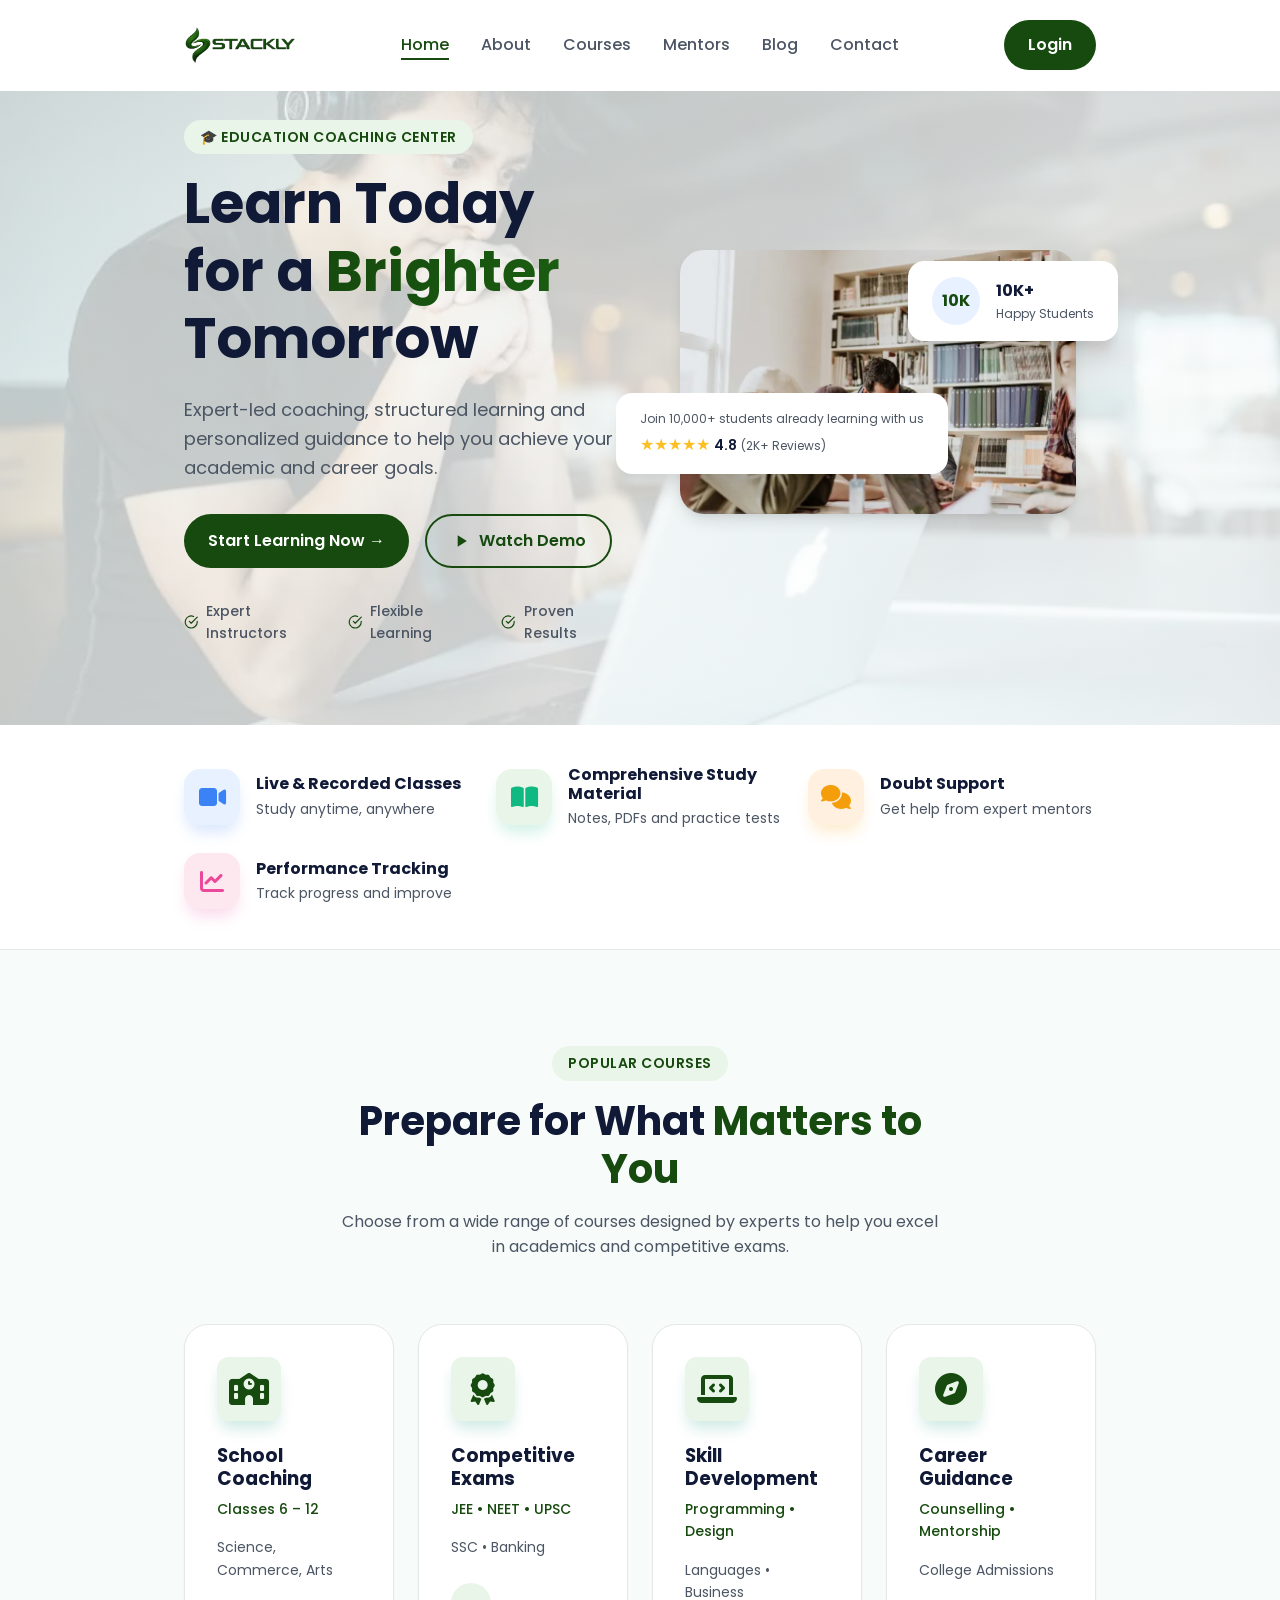
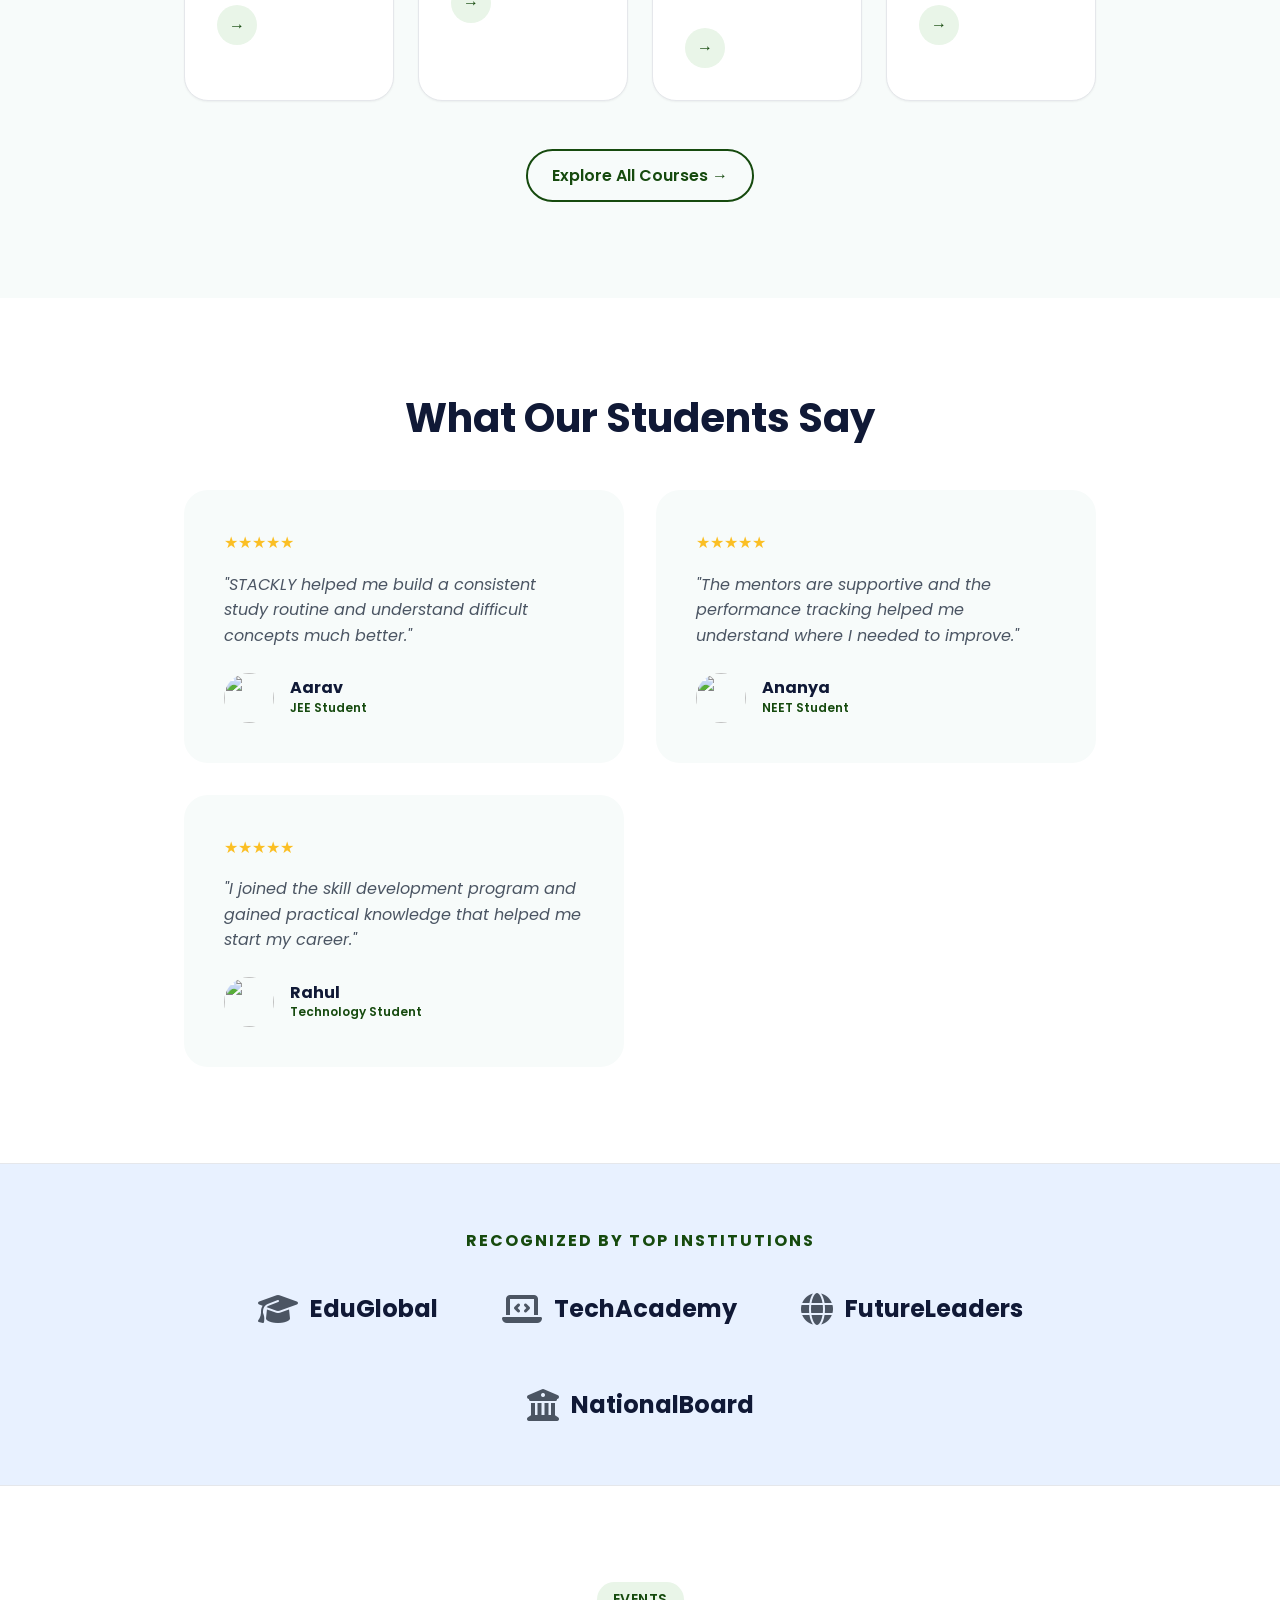
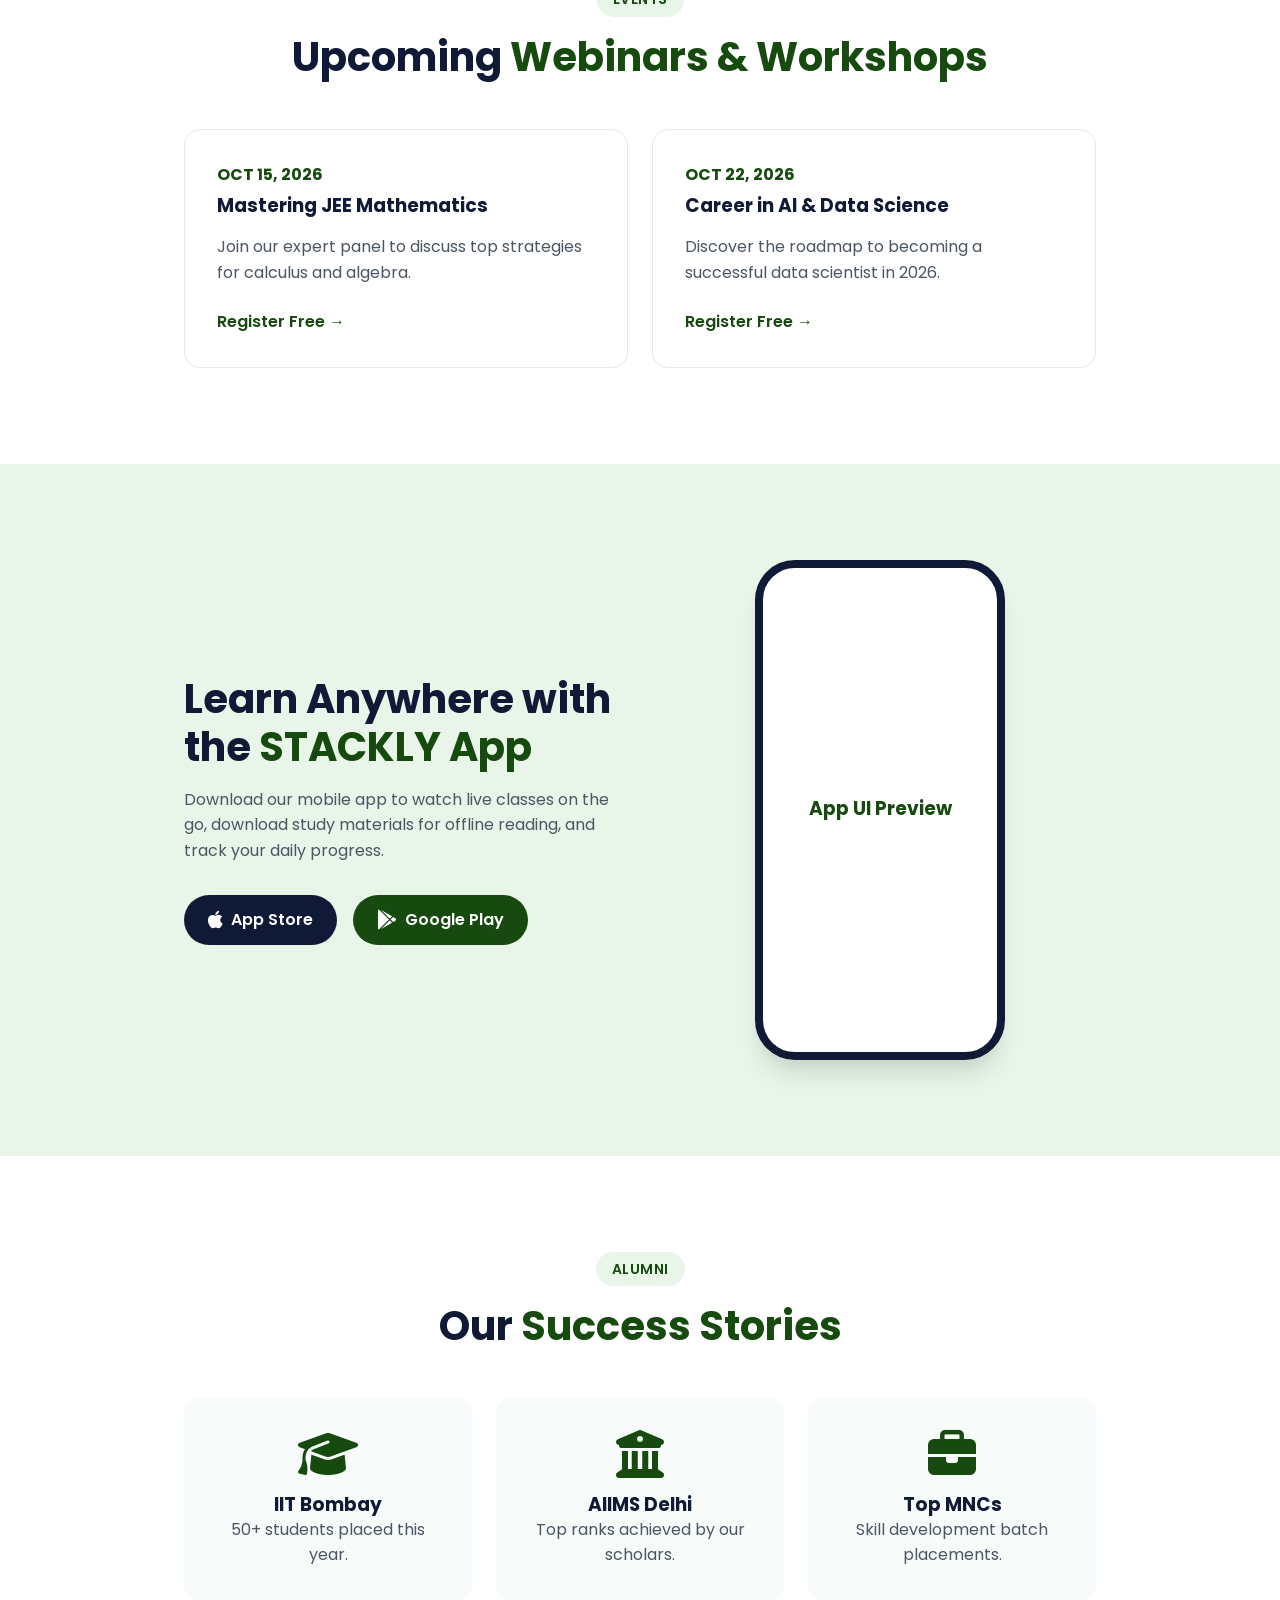
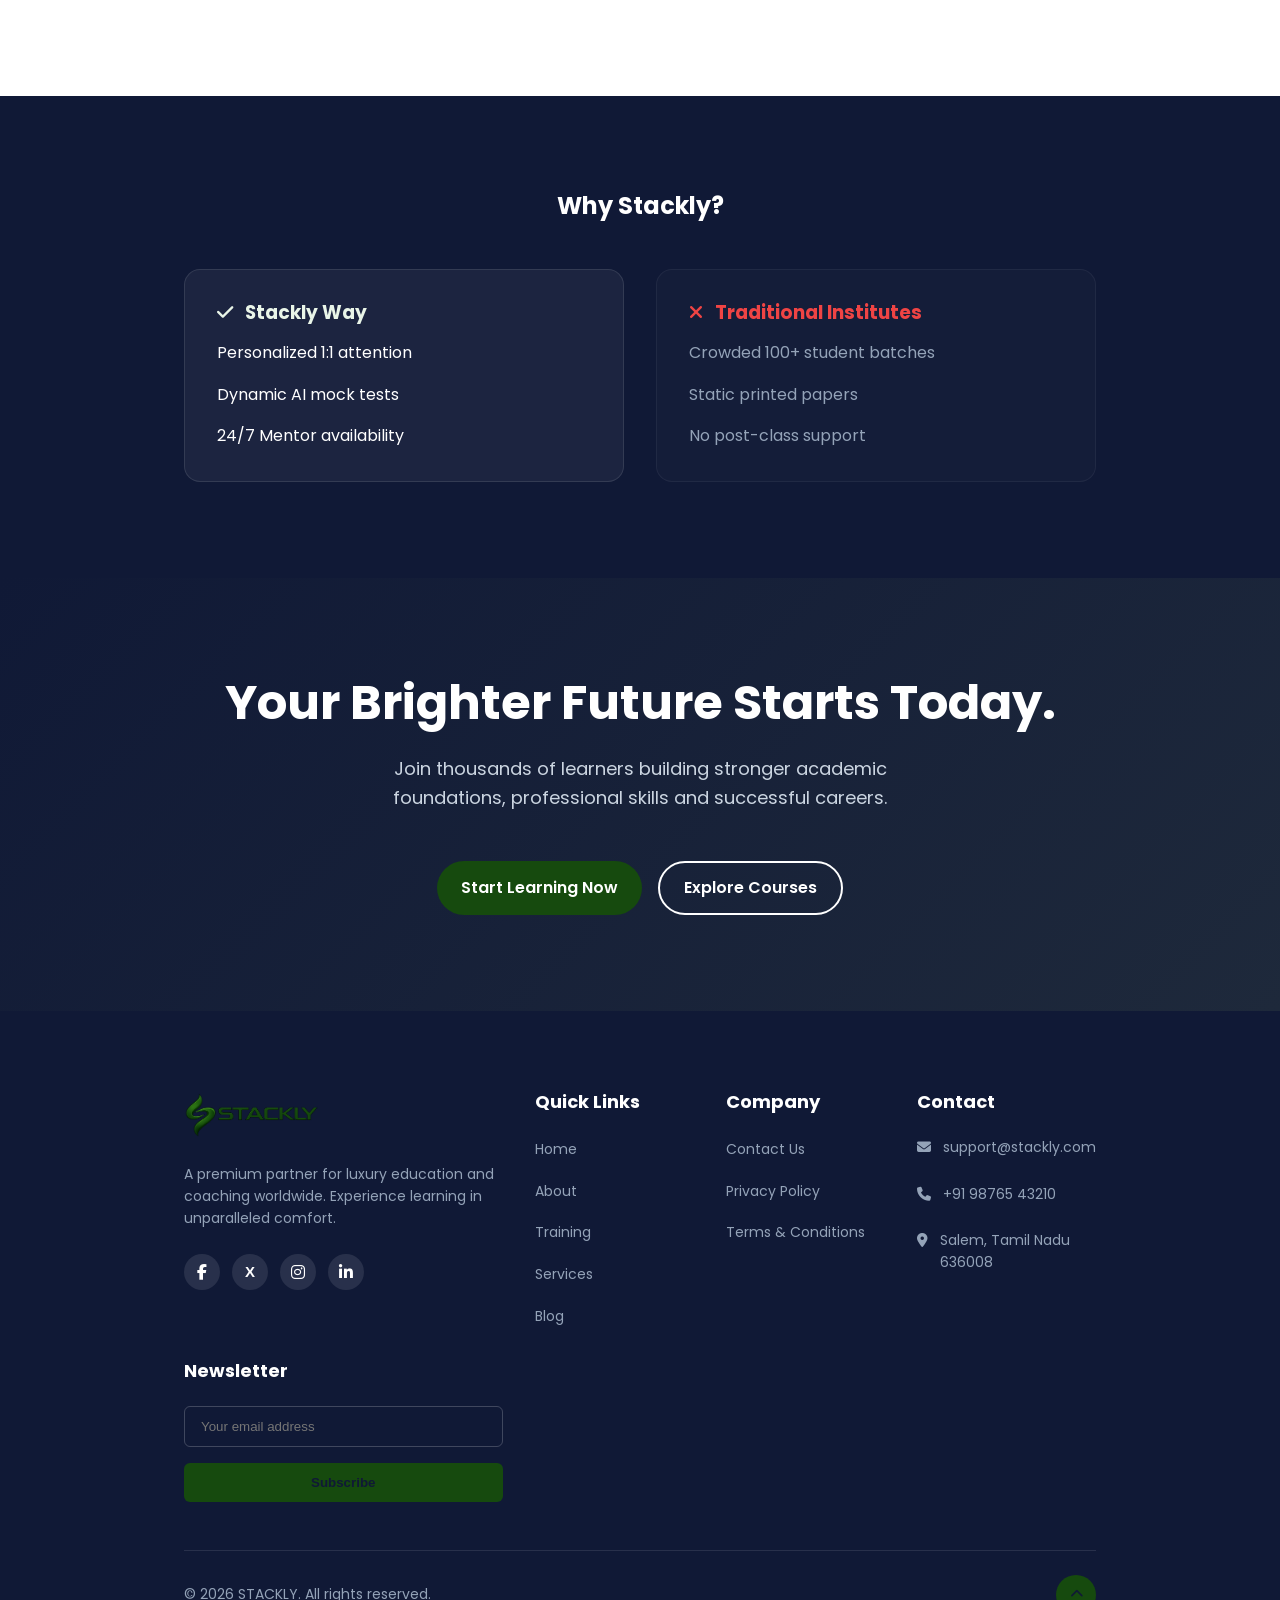
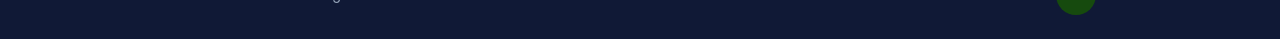
==== index.html @ 5613da62 "Add files via upload" ====
<!DOCTYPE html>
<html lang="en">
<head>
    <meta charset="UTF-8">
    <meta name="viewport" content="width=device-width, initial-scale=1.0">
    <title>Home | STACKLY</title>
    <link rel="stylesheet" href="css/style.css">
    <link rel="stylesheet" href="css/responsive.css">
    <link rel="stylesheet" href="css/animations.css">
    <link rel="stylesheet" href="https://cdnjs.cloudflare.com/ajax/libs/font-awesome/6.4.0/css/all.min.css">
</head>
<body>
    <div id="preloader">
        <div class="preloader-brand" style="margin-bottom: 16px;"><img src="assets/logo.webp" alt="STACKLY Logo" style="height: 80px; width: auto; object-fit: contain;"></div>
        <div class="preloader-text">Learn • Grow • Achieve</div>
    </div>
    <nav class="navbar">
        <div class="container navbar-container">
            <a href="index.html" class="nav-brand" style="display: flex; align-items: center;"><img src="assets/logo.webp" alt="STACKLY Logo" style="height: 40px; width: auto; object-fit: contain;"></a>
            <div class="nav-menu">
                <ul class="nav-links">
                    <li><a href="index.html" class="nav-link active">Home</a></li>
                    <li><a href="about.html" class="nav-link">About</a></li>
                    <li><a href="courses.html" class="nav-link">Courses</a></li>
                    <li><a href="mentors.html" class="nav-link">Mentors</a></li>
                    <li><a href="blog.html" class="nav-link">Blog</a></li>
                    <li><a href="contact.html" class="nav-link">Contact</a></li>
                </ul>
                <div class="nav-actions">
                    <a href="login.html" class="btn btn-primary">Login</a>
                </div>
            </div>
            <button class="hamburger">
                <span class="hamburger-line"></span>
                <span class="hamburger-line"></span>
                <span class="hamburger-line"></span>
            </button>
        </div>
    </nav>
<div class="menu-overlay" id="menuOverlay"></div>

    <!-- HERO SECTION -->
    <header class="hero" style="padding-top: 120px; padding-bottom: 80px; background: linear-gradient(135deg, rgba(247, 251, 250, 0.75) 0%, rgba(255, 255, 255, 0.85) 100%), url('assets/education-hero-2.webp') center/cover no-repeat; overflow: hidden;">
        <div class="container hero-grid" style="display: grid; grid-template-columns: 1fr 1fr; gap: 40px; align-items: center;">
            <div class="hero-content animate-on-scroll">
                <div class="badge">🎓 Education Coaching Center</div>
                <h1 style="font-size: 3.5rem; margin-bottom: 24px;">Learn Today<br>for a <span style="background: linear-gradient(90deg, var(--primary), var(--secondary)); -webkit-background-clip: text; background-clip: text; -webkit-text-fill-color: transparent;">Brighter</span><br>Tomorrow</h1>
                <p style="font-size: 1.125rem; margin-bottom: 32px; color: var(--text-gray);">Expert-led coaching, structured learning and personalized guidance to help you achieve your academic and career goals.</p>
                <div class="hero-cta" style="display: flex; gap: 16px; margin-bottom: 32px;">
                    <a href="courses.html" class="btn btn-primary">Start Learning Now &rarr;</a>
                    <a href="404.html" class="btn btn-outline"><svg style="width:20px; height:20px; margin-right:8px;" viewBox="0 0 24 24" fill="currentColor"><path d="M8 5v14l11-7z"/></svg> Watch Demo</a>
                </div>
                <div class="hero-stats" style="display: flex; gap: 24px; font-weight: 500; font-size: 0.875rem;">
                    <span style="display: flex; align-items: center; gap: 8px;"><svg style="width:16px; height:16px; color:var(--primary);" viewBox="0 0 24 24" fill="none" stroke="currentColor" stroke-width="2" stroke-linecap="round" stroke-linejoin="round"><path d="M22 11.08V12a10 10 0 1 1-5.93-9.14"></path><polyline points="22 4 12 14.01 9 11.01"></polyline></svg> Expert Instructors</span>
                    <span style="display: flex; align-items: center; gap: 8px;"><svg style="width:16px; height:16px; color:var(--primary);" viewBox="0 0 24 24" fill="none" stroke="currentColor" stroke-width="2" stroke-linecap="round" stroke-linejoin="round"><path d="M22 11.08V12a10 10 0 1 1-5.93-9.14"></path><polyline points="22 4 12 14.01 9 11.01"></polyline></svg> Flexible Learning</span>
                    <span style="display: flex; align-items: center; gap: 8px;"><svg style="width:16px; height:16px; color:var(--primary);" viewBox="0 0 24 24" fill="none" stroke="currentColor" stroke-width="2" stroke-linecap="round" stroke-linejoin="round"><path d="M22 11.08V12a10 10 0 1 1-5.93-9.14"></path><polyline points="22 4 12 14.01 9 11.01"></polyline></svg> Proven Results</span>
                </div>
            </div>
            <div class="hero-visual" style="position: relative; padding: 20px;">
                <img src="assets/education-hero.webp" alt="Student Learning" style="border-radius: var(--radius-xl); box-shadow: var(--shadow-lg); width: 100%;">
                
                <div class="floating-card float" style="position: absolute; top: 10%; right: -5%; background: var(--white); padding: 16px 24px; border-radius: var(--radius-lg); box-shadow: var(--shadow-float); display: flex; align-items: center; gap: 16px;">
                    <div style="width:48px; height:48px; background:var(--soft-blue); border-radius:50%; display:flex; align-items:center; justify-content:center; color:var(--primary); font-weight:bold;">10K</div>
                    <div>
                        <div style="font-weight:700; color:var(--dark);">10K+</div>
                        <div style="font-size:0.75rem;">Happy Students</div>
                    </div>
                </div>
                
                <div class="floating-card float-delayed" style="position: absolute; bottom: 20%; left: -10%; background: var(--white); padding: 16px 24px; border-radius: var(--radius-lg); box-shadow: var(--shadow-float);">
                    <div style="font-size: 0.75rem; color: var(--text-gray); margin-bottom: 4px;">Join 10,000+ students already learning with us</div>
                    <div style="color: #fbbf24;">★★★★★ <span style="color: var(--dark); font-weight: 600; font-size: 0.875rem;">4.8</span> <span style="font-size: 0.75rem; color: var(--text-gray);">(2K+ Reviews)</span></div>
                </div>
            </div>
        </div>
    </header>

    <!-- BENEFITS STRIP -->
    <section class="benefits py-8" style="background-color: var(--white); border-bottom: 1px solid var(--border-color); padding: 40px 0;">
        <div class="container" style="display: grid; grid-template-columns: repeat(auto-fit, minmax(250px, 1fr)); gap: 24px;">
            <div style="display: flex; gap: 16px; align-items: center;" class="animate-on-scroll card-3d">
                <div class="icon-float-3d" style="width: 56px; height: 56px; background: var(--soft-blue); border-radius: var(--radius-lg); flex-shrink: 0; display: flex; align-items: center; justify-content: center; box-shadow: 0 10px 15px -3px rgba(59, 130, 246, 0.2);"><i class="fa-solid fa-video" style="font-size: 24px; color: #3b82f6;"></i></div>
                <div>
                    <h4 style="font-size: 1rem; margin-bottom: 4px;">Live & Recorded Classes</h4>
                    <p style="font-size: 0.875rem; margin: 0;">Study anytime, anywhere</p>
                </div>
            </div>
            <div style="display: flex; gap: 16px; align-items: center;" class="animate-on-scroll delay-100 card-3d">
                <div class="icon-float-3d" style="animation-delay: 0.5s; width: 56px; height: 56px; background: var(--soft-green); border-radius: var(--radius-lg); flex-shrink: 0; display: flex; align-items: center; justify-content: center; box-shadow: 0 10px 15px -3px rgba(16, 185, 129, 0.2);"><i class="fa-solid fa-book-open" style="font-size: 24px; color: #10b981;"></i></div>
                <div>
                    <h4 style="font-size: 1rem; margin-bottom: 4px;">Comprehensive Study Material</h4>
                    <p style="font-size: 0.875rem; margin: 0;">Notes, PDFs and practice tests</p>
                </div>
            </div>
            <div style="display: flex; gap: 16px; align-items: center;" class="animate-on-scroll delay-200 card-3d">
                <div class="icon-float-3d" style="animation-delay: 1s; width: 56px; height: 56px; background: var(--soft-orange); border-radius: var(--radius-lg); flex-shrink: 0; display: flex; align-items: center; justify-content: center; box-shadow: 0 10px 15px -3px rgba(245, 158, 11, 0.2);"><i class="fa-solid fa-comments" style="font-size: 24px; color: #f59e0b;"></i></div>
                <div>
                    <h4 style="font-size: 1rem; margin-bottom: 4px;">Doubt Support</h4>
                    <p style="font-size: 0.875rem; margin: 0;">Get help from expert mentors</p>
                </div>
            </div>
            <div style="display: flex; gap: 16px; align-items: center;" class="animate-on-scroll delay-300 card-3d">
                <div class="icon-float-3d" style="animation-delay: 1.5s; width: 56px; height: 56px; background: var(--soft-pink); border-radius: var(--radius-lg); flex-shrink: 0; display: flex; align-items: center; justify-content: center; box-shadow: 0 10px 15px -3px rgba(236, 72, 153, 0.2);"><i class="fa-solid fa-chart-line" style="font-size: 24px; color: #ec4899;"></i></div>
                <div>
                    <h4 style="font-size: 1rem; margin-bottom: 4px;">Performance Tracking</h4>
                    <p style="font-size: 0.875rem; margin: 0;">Track progress and improve</p>
                </div>
            </div>
        </div>
    </section>

    <!-- POPULAR COURSES -->
    <section class="py-24" style="background-color: var(--light-bg);">
        <div class="container">
            <div style="text-align: center; max-width: 600px; margin: 0 auto 64px;" class="animate-on-scroll card-3d">
                <div class="badge">POPULAR COURSES</div>
                <h2 style="font-size: 2.5rem; margin-bottom: 16px;">Prepare for What <span style="color: var(--primary);">Matters to You</span></h2>
                <p>Choose from a wide range of courses designed by experts to help you excel in academics and competitive exams.</p>
            </div>
            
            <div class="courses-grid" style="display: grid; grid-template-columns: repeat(4, 1fr); gap: 24px;">
                <!-- Card 1 -->
                <div style="background: var(--white); padding: 32px; border-radius: var(--radius-xl); box-shadow: var(--shadow-sm); transition: var(--transition); border: 1px solid var(--border-color);" class="animate-on-scroll card-3d">
                    <div class="icon-float-3d" style="width: 64px; height: 64px; margin-bottom: 24px; background: var(--soft-green); border-radius: 12px; display: flex; align-items: center; justify-content: center; box-shadow: 0 10px 15px -3px rgba(0, 143, 114, 0.2);"><i class="fa-solid fa-school" style="font-size: 32px; color: var(--primary);"></i></div>
                    <h3 style="margin-bottom: 8px;">School Coaching</h3>
                    <p style="font-size: 0.875rem; color: var(--primary); font-weight: 500; margin-bottom: 16px;">Classes 6 – 12</p>
                    <p style="font-size: 0.875rem; margin-bottom: 24px;">Science, Commerce, Arts</p>
                    <a href="courses.html" style="display: inline-flex; align-items: center; justify-content: center; width: 40px; height: 40px; background: var(--soft-green); color: var(--primary); border-radius: 50%;">&rarr;</a>
                </div>
                <!-- Card 2 -->
                <div style="background: var(--white); padding: 32px; border-radius: var(--radius-xl); box-shadow: var(--shadow-sm); transition: var(--transition); border: 1px solid var(--border-color);" class="animate-on-scroll delay-100 card-3d">
                    <div class="icon-float-3d" style="animation-delay: 0.5s; width: 64px; height: 64px; margin-bottom: 24px; background: var(--soft-green); border-radius: 12px; display: flex; align-items: center; justify-content: center; box-shadow: 0 10px 15px -3px rgba(0, 143, 114, 0.2);"><i class="fa-solid fa-award" style="font-size: 32px; color: var(--primary);"></i></div>
                    <h3 style="margin-bottom: 8px;">Competitive Exams</h3>
                    <p style="font-size: 0.875rem; color: var(--primary); font-weight: 500; margin-bottom: 16px;">JEE • NEET • UPSC</p>
                    <p style="font-size: 0.875rem; margin-bottom: 24px;">SSC • Banking</p>
                    <a href="courses.html" style="display: inline-flex; align-items: center; justify-content: center; width: 40px; height: 40px; background: var(--soft-green); color: var(--primary); border-radius: 50%;">&rarr;</a>
                </div>
                <!-- Card 3 -->
                <div style="background: var(--white); padding: 32px; border-radius: var(--radius-xl); box-shadow: var(--shadow-sm); transition: var(--transition); border: 1px solid var(--border-color);" class="animate-on-scroll delay-200 card-3d">
                    <div class="icon-float-3d" style="animation-delay: 1s; width: 64px; height: 64px; margin-bottom: 24px; background: var(--soft-green); border-radius: 12px; display: flex; align-items: center; justify-content: center; box-shadow: 0 10px 15px -3px rgba(0, 143, 114, 0.2);"><i class="fa-solid fa-laptop-code" style="font-size: 32px; color: var(--primary);"></i></div>
                    <h3 style="margin-bottom: 8px;">Skill Development</h3>
                    <p style="font-size: 0.875rem; color: var(--primary); font-weight: 500; margin-bottom: 16px;">Programming • Design</p>
                    <p style="font-size: 0.875rem; margin-bottom: 24px;">Languages • Business</p>
                    <a href="courses.html" style="display: inline-flex; align-items: center; justify-content: center; width: 40px; height: 40px; background: var(--soft-green); color: var(--primary); border-radius: 50%;">&rarr;</a>
                </div>
                <!-- Card 4 -->
                <div style="background: var(--white); padding: 32px; border-radius: var(--radius-xl); box-shadow: var(--shadow-sm); transition: var(--transition); border: 1px solid var(--border-color);" class="animate-on-scroll delay-300 card-3d">
                    <div class="icon-float-3d" style="animation-delay: 1.5s; width: 64px; height: 64px; margin-bottom: 24px; background: var(--soft-green); border-radius: 12px; display: flex; align-items: center; justify-content: center; box-shadow: 0 10px 15px -3px rgba(0, 143, 114, 0.2);"><i class="fa-solid fa-compass" style="font-size: 32px; color: var(--primary);"></i></div>
                    <h3 style="margin-bottom: 8px;">Career Guidance</h3>
                    <p style="font-size: 0.875rem; color: var(--primary); font-weight: 500; margin-bottom: 16px;">Counselling • Mentorship</p>
                    <p style="font-size: 0.875rem; margin-bottom: 24px;">College Admissions</p>
                    <a href="mentors.html" style="display: inline-flex; align-items: center; justify-content: center; width: 40px; height: 40px; background: var(--soft-green); color: var(--primary); border-radius: 50%;">&rarr;</a>
                </div>
            </div>
            <div style="text-align: center; margin-top: 48px;">
                <a href="courses.html" class="btn btn-outline">Explore All Courses &rarr;</a>
            </div>
        </div>
    </section>
    
    <!-- SUCCESS STORIES / TESTIMONIALS -->
    <section class="py-24">
        <div class="container text-center animate-on-scroll">
            <h2 style="font-size: 2.5rem; margin-bottom: 48px;">What Our Students Say</h2>
            <div style="display: grid; grid-template-columns: repeat(auto-fit, minmax(300px, 1fr)); gap: 32px;">
                <div style="background: var(--light-bg); padding: 40px; border-radius: var(--radius-xl); text-align: left;">
                    <div style="color: #fbbf24; margin-bottom: 16px;">★★★★★</div>
                    <p style="font-style: italic; margin-bottom: 24px;">"STACKLY helped me build a consistent study routine and understand difficult concepts much better."</p>
                    <div style="display: flex; align-items: center; gap: 16px;">
                        <img src="assets/testimonial-1.webp" style="width:50px; height:50px; border-radius:50%;">
                        <div>
                            <h4 style="font-size: 1rem;">Aarav</h4>
                            <p style="font-size: 0.75rem; color: var(--primary); font-weight:600;">JEE Student</p>
                        </div>
                    </div>
                </div>
                <div style="background: var(--light-bg); padding: 40px; border-radius: var(--radius-xl); text-align: left;">
                    <div style="color: #fbbf24; margin-bottom: 16px;">★★★★★</div>
                    <p style="font-style: italic; margin-bottom: 24px;">"The mentors are supportive and the performance tracking helped me understand where I needed to improve."</p>
                    <div style="display: flex; align-items: center; gap: 16px;">
                        <img src="assets/testimonial-2.webp" style="width:50px; height:50px; border-radius:50%;">
                        <div>
                            <h4 style="font-size: 1rem;">Ananya</h4>
                            <p style="font-size: 0.75rem; color: var(--primary); font-weight:600;">NEET Student</p>
                        </div>
                    </div>
                </div>
                <div style="background: var(--light-bg); padding: 40px; border-radius: var(--radius-xl); text-align: left;">
                    <div style="color: #fbbf24; margin-bottom: 16px;">★★★★★</div>
                    <p style="font-style: italic; margin-bottom: 24px;">"I joined the skill development program and gained practical knowledge that helped me start my career."</p>
                    <div style="display: flex; align-items: center; gap: 16px;">
                        <img src="assets/testimonial-3.webp" style="width:50px; height:50px; border-radius:50%;">
                        <div>
                            <h4 style="font-size: 1rem;">Rahul</h4>
                            <p style="font-size: 0.75rem; color: var(--primary); font-weight:600;">Technology Student</p>
                        </div>
                    </div>
                </div>
            </div>
        </div>
    </section>

    
    <!-- PARTNERS STRIP -->
    <section style="background: var(--soft-blue); text-align: center; padding: 64px 0; border-top: 1px solid var(--border-color); border-bottom: 1px solid var(--border-color);">
        <div class="container animate-on-scroll">
            <p style="font-weight: 700; color: var(--primary); margin-bottom: 40px; text-transform: uppercase; letter-spacing: 2px;">Recognized By Top Institutions</p>
            <div style="display: flex; justify-content: center; gap: 64px; flex-wrap: wrap; align-items: center;">
                <div class="icon-float-3d" style="display: flex; align-items: center; gap: 12px; color: var(--text-gray); transition: all 0.3s ease; cursor: pointer;" onmouseover="this.style.color='var(--primary)'; this.style.transform='scale(1.1)';" onmouseout="this.style.color='var(--text-gray)'; this.style.transform='scale(1)';">
                    <i class="fa-solid fa-graduation-cap" style="font-size: 32px;"></i>
                    <h3 style="margin: 0; font-size: 1.5rem;">EduGlobal</h3>
                </div>
                <div class="icon-float-3d" style="animation-delay: 0.5s; display: flex; align-items: center; gap: 12px; color: var(--text-gray); transition: all 0.3s ease; cursor: pointer;" onmouseover="this.style.color='var(--primary)'; this.style.transform='scale(1.1)';" onmouseout="this.style.color='var(--text-gray)'; this.style.transform='scale(1)';">
                    <i class="fa-solid fa-laptop-code" style="font-size: 32px;"></i>
                    <h3 style="margin: 0; font-size: 1.5rem;">TechAcademy</h3>
                </div>
                <div class="icon-float-3d" style="animation-delay: 1s; display: flex; align-items: center; gap: 12px; color: var(--text-gray); transition: all 0.3s ease; cursor: pointer;" onmouseover="this.style.color='var(--primary)'; this.style.transform='scale(1.1)';" onmouseout="this.style.color='var(--text-gray)'; this.style.transform='scale(1)';">
                    <i class="fa-solid fa-globe" style="font-size: 32px;"></i>
                    <h3 style="margin: 0; font-size: 1.5rem;">FutureLeaders</h3>
                </div>
                <div class="icon-float-3d" style="animation-delay: 1.5s; display: flex; align-items: center; gap: 12px; color: var(--text-gray); transition: all 0.3s ease; cursor: pointer;" onmouseover="this.style.color='var(--primary)'; this.style.transform='scale(1.1)';" onmouseout="this.style.color='var(--text-gray)'; this.style.transform='scale(1)';">
                    <i class="fa-solid fa-building-columns" style="font-size: 32px;"></i>
                    <h3 style="margin: 0; font-size: 1.5rem;">NationalBoard</h3>
                </div>
            </div>
        </div>
    </section>

    <!-- UPCOMING EVENTS -->
    <section class="py-24">
        <div class="container">
            <div style="text-align: center; margin-bottom: 48px;" class="animate-on-scroll">
                <div class="badge">EVENTS</div>
                <h2 style="font-size: 2.5rem; margin-bottom: 16px;">Upcoming <span style="color: var(--primary);">Webinars & Workshops</span></h2>
            </div>
            <div style="display: grid; grid-template-columns: repeat(auto-fit, minmax(300px, 1fr)); gap: 24px;">
                <div class="card-3d animate-on-scroll" style="background: var(--white); padding: 32px; border-radius: var(--radius-lg); border: 1px solid var(--border-color);">
                    <div style="color: var(--primary); font-weight: 700; margin-bottom: 8px;">OCT 15, 2026</div>
                    <h3 style="margin-bottom: 16px;">Mastering JEE Mathematics</h3>
                    <p style="color: var(--text-gray); margin-bottom: 24px;">Join our expert panel to discuss top strategies for calculus and algebra.</p>
                    <a href="404.html" style="color: var(--primary); font-weight: 600;">Register Free &rarr;</a>
                </div>
                <div class="card-3d animate-on-scroll delay-100" style="background: var(--white); padding: 32px; border-radius: var(--radius-lg); border: 1px solid var(--border-color);">
                    <div style="color: var(--primary); font-weight: 700; margin-bottom: 8px;">OCT 22, 2026</div>
                    <h3 style="margin-bottom: 16px;">Career in AI & Data Science</h3>
                    <p style="color: var(--text-gray); margin-bottom: 24px;">Discover the roadmap to becoming a successful data scientist in 2026.</p>
                    <a href="404.html" style="color: var(--primary); font-weight: 600;">Register Free &rarr;</a>
                </div>
            </div>
        </div>
    </section>

    <!-- APP DOWNLOAD -->
    <section class="py-24" style="background: var(--soft-green);">
        <div class="container" style="display: grid; grid-template-columns: 1fr 1fr; gap: 48px; align-items: center;">
            <div class="animate-on-scroll">
                <h2 style="font-size: 2.5rem; margin-bottom: 16px;">Learn Anywhere with the <span style="color: var(--primary);">STACKLY App</span></h2>
                <p style="margin-bottom: 32px;">Download our mobile app to watch live classes on the go, download study materials for offline reading, and track your daily progress.</p>
                <div style="display: flex; gap: 16px;">
                    <a href="404.html" class="btn btn-primary" style="background: var(--dark);"><i class="fa-brands fa-apple" style="margin-right: 8px; font-size: 20px;"></i> App Store</a>
                    <a href="404.html" class="btn btn-primary" style="background: var(--primary);"><i class="fa-brands fa-google-play" style="margin-right: 8px; font-size: 20px;"></i> Google Play</a>
                </div>
            </div>
            <div class="animate-on-scroll delay-100" style="text-align: center;">
                <div style="width: 250px; height: 500px; background: var(--white); border-radius: 40px; border: 8px solid var(--dark); margin: 0 auto; box-shadow: var(--shadow-float); display: flex; align-items: center; justify-content: center;">
                    <h3 style="color: var(--primary);">App UI Preview</h3>
                </div>
            </div>
        </div>
    </section>

    
    <!-- ALUMNI NETWORK -->
    <section class="py-24" style="background: var(--white);">
        <div class="container">
            <div style="text-align: center; margin-bottom: 48px;" class="animate-on-scroll">
                <div class="badge">ALUMNI</div>
                <h2 style="font-size: 2.5rem; margin-bottom: 16px;">Our <span style="color: var(--primary);">Success Stories</span></h2>
            </div>
            <div style="display: grid; grid-template-columns: repeat(auto-fit, minmax(250px, 1fr)); gap: 24px;">
                <div class="card-3d animate-on-scroll" style="background: var(--light-bg); padding: 32px; border-radius: var(--radius-lg); text-align: center;">
                    <i class="fa-solid fa-graduation-cap icon-float-3d" style="font-size: 48px; color: var(--primary); margin-bottom: 16px;"></i>
                    <h3>IIT Bombay</h3>
                    <p>50+ students placed this year.</p>
                </div>
                <div class="card-3d animate-on-scroll delay-100" style="background: var(--light-bg); padding: 32px; border-radius: var(--radius-lg); text-align: center;">
                    <i class="fa-solid fa-building-columns icon-float-3d" style="font-size: 48px; color: var(--primary); margin-bottom: 16px; animation-delay: 0.5s;"></i>
                    <h3>AIIMS Delhi</h3>
                    <p>Top ranks achieved by our scholars.</p>
                </div>
                <div class="card-3d animate-on-scroll delay-200" style="background: var(--light-bg); padding: 32px; border-radius: var(--radius-lg); text-align: center;">
                    <i class="fa-solid fa-briefcase icon-float-3d" style="font-size: 48px; color: var(--primary); margin-bottom: 16px; animation-delay: 1s;"></i>
                    <h3>Top MNCs</h3>
                    <p>Skill development batch placements.</p>
                </div>
            </div>
        </div>
    </section>

    <!-- WHY CHOOSE US -->
    <section class="py-24" style="background: var(--dark); color: var(--white);">
        <div class="container animate-on-scroll">
            <h2 style="text-align: center; margin-bottom: 48px; color: var(--white);">Why Stackly?</h2>
            <div style="display: grid; grid-template-columns: repeat(auto-fit, minmax(300px, 1fr)); gap: 32px;">
                <div class="card-3d" style="background: rgba(255,255,255,0.05); padding: 32px; border-radius: var(--radius-lg); border: 1px solid rgba(255,255,255,0.1);">
                    <h3 style="color: var(--soft-green); margin-bottom: 16px;"><i class="fa-solid fa-check icon-float-3d" style="margin-right: 8px;"></i> Stackly Way</h3>
                    <ul style="list-style: none; padding: 0; display: flex; flex-direction: column; gap: 16px;">
                        <li>Personalized 1:1 attention</li>
                        <li>Dynamic AI mock tests</li>
                        <li>24/7 Mentor availability</li>
                    </ul>
                </div>
                <div class="card-3d" style="background: rgba(255,255,255,0.02); padding: 32px; border-radius: var(--radius-lg); border: 1px solid rgba(255,255,255,0.05);">
                    <h3 style="color: #ef4444; margin-bottom: 16px;"><i class="fa-solid fa-xmark icon-float-3d" style="margin-right: 8px;"></i> Traditional Institutes</h3>
                    <ul style="list-style: none; padding: 0; display: flex; flex-direction: column; gap: 16px; color: #94a3b8;">
                        <li>Crowded 100+ student batches</li>
                        <li>Static printed papers</li>
                        <li>No post-class support</li>
                    </ul>
                </div>
            </div>
        </div>
    </section>

    <!-- FINAL CTA -->
    <section class="py-24" style="background: linear-gradient(135deg, var(--dark) 0%, #1e293b 100%); color: var(--white); text-align: center;">
        <div class="container animate-on-scroll">
            <h2 style="font-size: 3rem; color: var(--white); margin-bottom: 24px;">Your Brighter Future Starts Today.</h2>
            <p style="font-size: 1.125rem; color: #cbd5e1; max-width: 600px; margin: 0 auto 48px;">Join thousands of learners building stronger academic foundations, professional skills and successful careers.</p>
            <div style="display: flex; gap: 16px; justify-content: center;">
                <a href="signup.html" class="btn btn-primary" style="background: var(--primary); color: var(--white); border: none;">Start Learning Now</a>
                <a href="courses.html" class="btn btn-outline" style="color: var(--white); border-color: var(--white);">Explore Courses</a>
            </div>
        </div>
    </section>

    
    <style>
        .new-footer-grid {
            display: grid;
            grid-template-columns: 2fr 1fr 1fr 1.5fr 2fr;
            gap: 32px;
            margin-bottom: 48px;
        }
        .new-footer-grid a:hover {
            color: var(--primary) !important;
        }
        @media (max-width: 1024px) {
            .new-footer-grid {
                grid-template-columns: 1fr 1fr;
            }
        }
        @media (max-width: 768px) {
            .new-footer-grid {
                grid-template-columns: 1fr;
            }
        }
    </style>
    <footer class="footer" style="background-color: var(--dark); color: var(--white); padding: 80px 0 24px; border-top: none;">
        <div class="container">
            <div class="new-footer-grid">
                <!-- Col 1 -->
                <div>
                    <a href="index.html" style="font-size: 1.5rem; font-weight: 800; color: var(--white); text-decoration: none; display: flex; align-items: center; gap: 8px; margin-bottom: 24px;">
                        <img src="assets/logo.webp" alt="STACKLY Logo" style="height: 48px; width: auto; object-fit: contain;">
                    </a>
                    <p style="color: #94a3b8; font-size: 0.875rem; line-height: 1.6; margin-bottom: 24px;">A premium partner for luxury education and coaching worldwide. Experience learning in unparalleled comfort.</p>
                    <div style="display: flex; gap: 12px;">
                        <a href="404.html" style="width: 36px; height: 36px; border-radius: 50%; background: rgba(255,255,255,0.1); display: flex; align-items: center; justify-content: center; color: var(--white); text-decoration: none; transition: var(--transition);"><i class="fa-brands fa-facebook-f"></i></a>
                        <a href="404.html" style="width: 36px; height: 36px; border-radius: 50%; background: rgba(255,255,255,0.1); display: flex; align-items: center; justify-content: center; color: var(--white); text-decoration: none; transition: var(--transition);"><span style="font-weight: 700; font-family: sans-serif; font-size: 15px;">X</span></a>
                        <a href="404.html" style="width: 36px; height: 36px; border-radius: 50%; background: rgba(255,255,255,0.1); display: flex; align-items: center; justify-content: center; color: var(--white); text-decoration: none; transition: var(--transition);"><i class="fa-brands fa-instagram"></i></a>
                        <a href="404.html" style="width: 36px; height: 36px; border-radius: 50%; background: rgba(255,255,255,0.1); display: flex; align-items: center; justify-content: center; color: var(--white); text-decoration: none; transition: var(--transition);"><i class="fa-brands fa-linkedin-in"></i></a>
                    </div>
                </div>
                <!-- Col 2 -->
                <div>
                    <h4 style="font-size: 1.125rem; margin-bottom: 24px; color: var(--white);">Quick Links</h4>
                    <ul style="list-style: none; padding: 0; display: flex; flex-direction: column; gap: 16px;">
                        <li><a href="index.html" style="color: #94a3b8; text-decoration: none; font-size: 0.875rem; transition: var(--transition);">Home</a></li>
                        <li><a href="about.html" style="color: #94a3b8; text-decoration: none; font-size: 0.875rem; transition: var(--transition);">About</a></li>
                        <li><a href="courses.html" style="color: #94a3b8; text-decoration: none; font-size: 0.875rem; transition: var(--transition);">Training</a></li>
                        <li><a href="mentors.html" style="color: #94a3b8; text-decoration: none; font-size: 0.875rem; transition: var(--transition);">Services</a></li>
                        <li><a href="blog.html" style="color: #94a3b8; text-decoration: none; font-size: 0.875rem; transition: var(--transition);">Blog</a></li>
                    </ul>
                </div>
                <!-- Col 3 -->
                <div>
                    <h4 style="font-size: 1.125rem; margin-bottom: 24px; color: var(--white);">Company</h4>
                    <ul style="list-style: none; padding: 0; display: flex; flex-direction: column; gap: 16px;">
                        <li><a href="contact.html" style="color: #94a3b8; text-decoration: none; font-size: 0.875rem; transition: var(--transition);">Contact Us</a></li>
                        <li><a href="404.html" style="color: #94a3b8; text-decoration: none; font-size: 0.875rem; transition: var(--transition);">Privacy Policy</a></li>
                        <li><a href="404.html" style="color: #94a3b8; text-decoration: none; font-size: 0.875rem; transition: var(--transition);">Terms & Conditions</a></li>
                    </ul>
                </div>
                <!-- Col 4 -->
                <div>
                    <h4 style="font-size: 1.125rem; margin-bottom: 24px; color: var(--white);">Contact</h4>
                    <ul style="list-style: none; padding: 0; display: flex; flex-direction: column; gap: 24px;">
                        <li style="display: flex; gap: 12px; color: #94a3b8; font-size: 0.875rem; align-items: flex-start;">
                            <i class="fa-solid fa-envelope" style="margin-top: 4px;"></i> support@stackly.com
                        </li>
                        <li style="display: flex; gap: 12px; color: #94a3b8; font-size: 0.875rem; align-items: flex-start;">
                            <i class="fa-solid fa-phone" style="margin-top: 4px;"></i> +91 98765 43210
                        </li>
                        <li style="display: flex; gap: 12px; color: #94a3b8; font-size: 0.875rem; align-items: flex-start;">
                            <i class="fa-solid fa-location-dot" style="margin-top: 4px;"></i> Salem, Tamil Nadu 636008
                        </li>
                    </ul>
                </div>
                <!-- Col 5 -->
                <div>
                    <h4 style="font-size: 1.125rem; margin-bottom: 24px; color: var(--white);">Newsletter</h4>
                    <form action="#" style="display: flex; flex-direction: column; gap: 16px;">
                        <input type="email" placeholder="Your email address" style="background: transparent; border: 1px solid rgba(255,255,255,0.2); padding: 12px 16px; border-radius: 6px; color: var(--white); width: 100%; outline: none;" onfocus="this.style.borderColor='var(--primary)'" onblur="this.style.borderColor='rgba(255,255,255,0.2)'">
                        <button type="submit" style="background: var(--primary); color: var(--dark); border: none; padding: 12px 16px; border-radius: 6px; font-weight: 700; cursor: pointer; transition: all 0.3s ease;" onmouseover="this.style.transform='translateY(-2px)'; this.style.boxShadow='0 4px 12px rgba(0,143,114,0.3)'" onmouseout="this.style.transform='translateY(0)'; this.style.boxShadow='none'">Subscribe</button>
                    </form>
                </div>
            </div>
            
            <div style="border-top: 1px solid rgba(255,255,255,0.1); padding-top: 24px; display: flex; justify-content: space-between; align-items: center; flex-wrap: wrap; gap: 16px;">
                <p style="color: #94a3b8; font-size: 0.875rem; margin: 0;">&copy; 2026 STACKLY. All rights reserved.</p>
                <button onclick="window.scrollTo({top: 0, behavior: 'smooth'})" style="width: 40px; height: 40px; border-radius: 50%; background: var(--primary); color: var(--dark); border: none; display: flex; align-items: center; justify-content: center; cursor: pointer; transition: transform 0.3s ease;" onmouseover="this.style.transform='translateY(-5px)'" onmouseout="this.style.transform='translateY(0)'">
                    <i class="fa-solid fa-chevron-up"></i>
                </button>
            </div>
        </div>
    </footer>
    <script src="js/main.js"></script>
    <script src="js/navigation.js"></script>
    <script src="js/animations.js"></script>
    <script src="js/notifications.js"></script>
</body>
</html>
---- css/style.css ----
/* Google Fonts */
@import url('https://fonts.googleapis.com/css2?family=Poppins:wght@300;400;500;600;700;800&display=swap');

:root {
  --primary: #164A0E;
  --primary-hover: #216b15;
  --secondary: #1a5c11;
  --dark: #101936;
  --light-bg: #F7FBFA;
  --white: #FFFFFF;
  --soft-green: #e9f5e8;
  --soft-blue: #E8F1FF;
  --soft-orange: #FFF0DF;
  --soft-pink: #FDE8EF;
  --text-gray: #4b5563;
  --border-color: #e5e7eb;
  --shadow-sm: 0 1px 2px 0 rgba(0, 0, 0, 0.05);
  --shadow-md: 0 4px 6px -1px rgba(0, 0, 0, 0.1), 0 2px 4px -1px rgba(0, 0, 0, 0.06);
  --shadow-lg: 0 10px 15px -3px rgba(0, 0, 0, 0.1), 0 4px 6px -2px rgba(0, 0, 0, 0.05);
  --shadow-float: 0 20px 25px -5px rgba(0, 0, 0, 0.1), 0 10px 10px -5px rgba(0, 0, 0, 0.04);
  --radius-md: 8px;
  --radius-lg: 16px;
  --radius-xl: 24px;
  --radius-full: 9999px;
  --transition: all 0.3s ease;
}

* {
  margin: 0;
  padding: 0;
  box-sizing: border-box;
}

html {
  scroll-behavior: smooth;
}

body {
  font-family: 'Poppins', sans-serif;
  color: var(--text-gray);
  background-color: var(--white);
  line-height: 1.6;
  overflow-x: hidden;
}

h1, h2, h3, h4, h5, h6 {
  color: var(--dark);
  font-weight: 700;
  line-height: 1.2;
}

a {
  text-decoration: none;
  color: inherit;
  transition: var(--transition);
}

ul {
  list-style: none;
}

img {
  max-width: 100%;
  height: auto;
  display: block;
}

/* Container */
.container {
  width: 100%;
  max-width: 1280px;
  margin: 0 auto;
  padding: 0 24px;
}

/* Buttons */
.btn {
  display: inline-flex;
  align-items: center;
  justify-content: center;
  padding: 12px 24px;
  border-radius: var(--radius-full);
  font-weight: 600;
  cursor: pointer;
  transition: var(--transition);
  border: none;
  font-size: 1rem;
}

.btn-primary {
  background-color: var(--primary);
  color: var(--white);
}

.btn-primary:hover {
  background-color: var(--primary-hover);
  transform: translateY(-2px);
  box-shadow: var(--shadow-md);
}

.btn-outline {
  background-color: transparent;
  color: var(--primary);
  border: 2px solid var(--primary);
}

.btn-outline:hover {
  background-color: var(--primary);
  color: var(--white);
}

.btn-text {
  background: transparent;
  color: var(--primary);
  padding: 0;
}

.btn-text:hover {
  color: var(--secondary);
}

/* Navbar */
.navbar {
  position: fixed;
  top: 0;
  left: 0;
  width: 100%;
  background-color: var(--white);
  z-index: 1000;
  transition: var(--transition);
  padding: 20px 0;
  border-bottom: 1px solid transparent;
}

.navbar.scrolled {
  padding: 12px 0;
  box-shadow: var(--shadow-sm);
  border-bottom-color: var(--border-color);
}

.navbar-container {
  display: flex;
  justify-content: space-between;
  align-items: center;
}

.nav-brand {
  display: flex;
  align-items: center;
  gap: 8px;
  font-size: 1.5rem;
  font-weight: 800;
  color: var(--dark);
}

.nav-brand span {
  color: var(--primary);
}

.nav-menu {
  display: flex;
  align-items: center;
  flex: 1;
}

.nav-links {
  display: flex;
  align-items: center;
  gap: 32px;
  margin: 0 auto;
}

.nav-link {
  font-weight: 500;
  color: var(--text-gray);
  position: relative;
}

.nav-link:hover, .nav-link.active {
  color: var(--primary);
}

.nav-link::after {
  content: '';
  position: absolute;
  bottom: -4px;
  left: 0;
  width: 0;
  height: 2px;
  background-color: var(--primary);
  transition: width 0.3s ease;
}

.nav-link:hover::after, .nav-link.active::after {
  width: 100%;
}

.nav-actions {
  display: flex;
  align-items: center;
  gap: 16px;
}

.hamburger {
  display: none;
  background: none;
  border: none;
  cursor: pointer;
  padding: 8px;
}

.hamburger-line {
  display: block;
  width: 24px;
  height: 2px;
  background-color: var(--dark);
  margin: 5px 0;
  transition: var(--transition);
}

/* Badges */
.badge {
  display: inline-block;
  padding: 6px 16px;
  background-color: var(--soft-green);
  color: var(--primary);
  border-radius: var(--radius-full);
  font-size: 0.875rem;
  font-weight: 600;
  margin-bottom: 16px;
  text-transform: uppercase;
  letter-spacing: 0.5px;
}

/* Footer */
.footer {
  background-color: var(--light-bg);
  padding: 80px 0 40px;
  border-top: 1px solid var(--border-color);
}

.footer-grid {
  display: grid;
  grid-template-columns: 2fr 1fr 1fr 1fr 1fr;
  gap: 40px;
  margin-bottom: 60px;
}

.footer-brand h3 {
  font-size: 1.5rem;
  margin-bottom: 16px;
}

.footer-brand p {
  margin-bottom: 24px;
}

.social-links {
  display: flex;
  gap: 16px;
}

.social-links a {
  display: flex;
  align-items: center;
  justify-content: center;
  width: 40px;
  height: 40px;
  background-color: var(--white);
  border-radius: 50%;
  color: var(--primary);
  box-shadow: var(--shadow-sm);
}

.social-links a:hover {
  background-color: var(--primary);
  color: var(--white);
}

.footer-links h4 {
  margin-bottom: 24px;
  font-size: 1.125rem;
}

.footer-links ul {
  display: flex;
  flex-direction: column;
  gap: 12px;
}

.footer-links a:hover {
  color: var(--primary);
}

.footer-bottom {
  padding-top: 32px;
  border-top: 1px solid var(--border-color);
  display: flex;
  justify-content: space-between;
  align-items: center;
  font-size: 0.875rem;
}

.footer-bottom-links {
  display: flex;
  gap: 24px;
}

/* Utility Classes */
.text-center { text-align: center; }
.mt-2 { margin-top: 0.5rem; }
.mt-4 { margin-top: 1rem; }
.mt-8 { margin-top: 2rem; }
.mb-2 { margin-bottom: 0.5rem; }
.mb-4 { margin-bottom: 1rem; }
.mb-8 { margin-bottom: 2rem; }
.py-16 { padding: 4rem 0; }
.py-24 { padding: 6rem 0; }
---- css/responsive.css ----
/* Responsive CSS Overhaul */
/* Base adjustments for transitions */
.hamburger-line {
  transition: all 0.3s ease;
}

/* Global Mobile Menu Overlay */
.menu-overlay {
  display: none;
  position: fixed;
  top: 0;
  left: 0;
  width: 100%;
  height: 100vh;
  background: rgba(0, 0, 0, 0.5);
  z-index: 90;
  opacity: 0;
  transition: opacity 0.3s ease;
}
.menu-overlay.active {
  display: block;
  opacity: 1;
}

/* Base tap target sizes */
.nav-link, .btn, .footer-links a, .social-links a {
  min-height: 44px;
  min-width: 44px;
}

/* 1440px */
@media (max-width: 1440px) {
  .container { max-width: 1140px; }
}

/* 1280px */
@media (max-width: 1280px) {
  .container { max-width: 960px; }
  .footer-grid, .new-footer-grid { grid-template-columns: 2fr 1fr 1fr 1fr !important; }
}

/* 1024px */
@media (max-width: 1024px) {
  .container { max-width: 720px; }
  .nav-links { gap: 20px; }
  
  /* Grids and Hero */
  .hero-grid { grid-template-columns: 1fr !important; gap: 40px; text-align: center; }
  .hero-content { display: flex; flex-direction: column; align-items: center; }
  .hero-stats { justify-content: center; }
  .floating-card { display: none; }
  
  /* Sections */
  section { padding: 80px 0 !important; }
  
  /* Footers */
  .footer-grid, .new-footer-grid { grid-template-columns: 1fr 1fr 1fr !important; }
  
  /* Grids */
  .courses-grid, .features-grid, .programs-grid, .mentors-grid, .blog-grid, .stats-grid, [style*="grid-template-columns: repeat(4"] { grid-template-columns: repeat(2, 1fr) !important; }
}

/* 768px - Tablet / Mobile */
@media (max-width: 768px) {
  .container { max-width: 540px; padding: 0 20px; }
  
  /* Hamburger and Mobile Nav */
  .hamburger { display: block; z-index: 100; cursor: pointer; }
  .nav-menu {
    display: flex;
    position: fixed;
    top: 0;
    left: -100%;
    width: 100%;
    max-width: 100%;
    height: 100vh;
    background-color: var(--white, #fff);
    flex-direction: column;
    align-items: flex-start;
    padding: 100px 40px 40px;
    transition: left 0.3s ease;
    overflow-y: auto;
    z-index: 100;
    box-shadow: 2px 0 10px rgba(0,0,0,0.1);
  }
  .nav-menu.active { left: 0; }
  .nav-links { flex-direction: column; width: 100%; align-items: flex-start; gap: 24px; margin: 0 0 32px 0; }
  .nav-actions { width: 100%; flex-direction: column; gap: 16px; }
  .nav-actions .btn { width: 100%; justify-content: center; }
  
  /* Hamburger Animation Classes */
  .hamburger.active .hamburger-line:nth-child(1) { transform: translateY(8px) rotate(45deg); }
  .hamburger.active .hamburger-line:nth-child(2) { opacity: 0; }
  .hamburger.active .hamburger-line:nth-child(3) { transform: translateY(-8px) rotate(-45deg); }
  
  /* Layout adjustments */
  section { padding: 60px 0 !important; }
  
  /* Grids */
  .footer-grid, .new-footer-grid { grid-template-columns: 1fr 1fr !important; gap: 32px; }
  .footer-bottom { flex-direction: column; gap: 16px; text-align: center; }
  
  .courses-grid, .features-grid, .programs-grid, .mentors-grid, .blog-grid, .stats-grid, .contact-grid, [style*="grid-template-columns: repeat(3"], [style*="grid-template-columns: repeat(2"], [style*="grid-template-columns: 1fr 1fr"] { grid-template-columns: 1fr !important; }
  
  /* Forms */
  .login-form, .signup-form, .contact-form, form { width: 100% !important; max-width: 100%; }
}

/* 480px - Mobile */
@media (max-width: 480px) {
  .container { padding: 0 16px; }
  h1 { font-size: 2.5rem !important; }
  h2 { font-size: 2rem !important; }
  h3 { font-size: 1.5rem !important; }
  

  /* Footers */
  .footer-grid, .new-footer-grid { grid-template-columns: 1fr !important; }
  
  /* Cards & Padding overrides */
  .card-3d, [style*="padding: 64px"] { padding: 24px !important; }

  
  /* Hero */
  .hero-cta { flex-direction: column; width: 100%; gap: 16px; }
  .hero-cta .btn { width: 100%; justify-content: center; }
  
  /* Center 404 */
  .error-container { display: flex; flex-direction: column; align-items: center; text-align: center; padding: 40px 20px; }
  .error-container h1 { font-size: 4rem !important; }
}

/* 430px (iPhone 14 Pro Max) */
@media (max-width: 430px) {
  h1 { font-size: 2.25rem !important; }
  section { padding: 50px 0 !important; }
}

/* 414px (iPhone XR/11/Pro Max) */
@media (max-width: 414px) {
  h1 { font-size: 2.1rem !important; }
  h2 { font-size: 1.8rem !important; }
  .nav-brand { font-size: 1.3rem; }
}

/* 390px (iPhone 12/13/14) */
@media (max-width: 390px) {
  h1 { font-size: 2rem !important; }
  .card { padding: 24px !important; }
  .badge { font-size: 0.8rem; padding: 6px 14px; }
}

/* 375px (iPhone SE/6/7/8/X) */
@media (max-width: 375px) {
  h1 { font-size: 1.8rem !important; }
  h2 { font-size: 1.6rem !important; }
  .badge { font-size: 0.75rem; padding: 4px 12px; }
  .card { padding: 20px !important; }
  .nav-brand { font-size: 1.25rem; }
  .nav-menu { padding: 100px 16px 24px; width: 100%; }
  section { padding: 40px 0 !important; }
}

/* 360px (Small Android) */
@media (max-width: 360px) {
  h1 { font-size: 1.7rem !important; }
  .btn { padding: 10px 16px; font-size: 0.9rem; }
}

/* 320px (iPhone 5/SE 1st Gen) */
@media (max-width: 320px) {
  h1 { font-size: 1.5rem !important; }
  h2 { font-size: 1.4rem !important; }
  .container { padding: 0 12px; }
  .nav-brand { font-size: 1.1rem; }
  .hero-stats { flex-direction: column; align-items: center; gap: 16px; }
}
---- css/animations.css ----
.fade-in {
  opacity: 0;
  animation: fadeIn 0.8s ease forwards;
}

.slide-up {
  opacity: 0;
  transform: translateY(30px);
  animation: slideUp 0.8s ease forwards;
}

.slide-right {
  opacity: 0;
  transform: translateX(-30px);
  animation: slideRight 0.8s ease forwards;
}

.delay-100 { animation-delay: 0.1s; }
.delay-200 { animation-delay: 0.2s; }
.delay-300 { animation-delay: 0.3s; }
.delay-400 { animation-delay: 0.4s; }
.delay-500 { animation-delay: 0.5s; }

@keyframes fadeIn {
  to { opacity: 1; }
}

@keyframes slideUp {
  to { opacity: 1; transform: translateY(0); }
}

@keyframes slideRight {
  to { opacity: 1; transform: translateX(0); }
}

/* Float animations */
.float {
  animation: float 4s ease-in-out infinite;
}

.float-delayed {
  animation: float 4s ease-in-out infinite;
  animation-delay: 2s;
}

@keyframes float {
  0% { transform: translateY(0px); }
  50% { transform: translateY(-15px); }
  100% { transform: translateY(0px); }
}

#preloader {
  position: fixed;
  top: 0;
  left: 0;
  width: 100%;
  height: 100%;
  background-color: var(--white);
  z-index: 9999;
  display: flex;
  flex-direction: column;
  justify-content: center;
  align-items: center;
  transition: opacity 0.5s ease;
  animation: hidePreloaderAnim 1.5s ease forwards;
  pointer-events: none; /* Allow clicking through even while fading */
}

@keyframes hidePreloaderAnim {
  0% { opacity: 1; visibility: visible; pointer-events: all; }
  66% { opacity: 1; visibility: visible; pointer-events: all; }
  100% { opacity: 0; visibility: hidden; pointer-events: none; display: none; }
}

.preloader-brand {
  font-size: 2.5rem;
  font-weight: 800;
  color: var(--dark);
  margin-bottom: 16px;
  animation: pulse 2s infinite;
}

.preloader-brand span {
  color: var(--primary);
}

.preloader-text {
  font-size: 1rem;
  color: var(--text-gray);
  letter-spacing: 2px;
  text-transform: uppercase;
}

@keyframes pulse {
  0% { transform: scale(1); }
  50% { transform: scale(1.05); }
  100% { transform: scale(1); }
}

/* Toast Notification */
.toast {
  position: fixed;
  bottom: 24px;
  right: 24px;
  background-color: var(--dark);
  color: var(--white);
  padding: 16px 24px;
  border-radius: var(--radius-md);
  box-shadow: var(--shadow-lg);
  z-index: 2000;
  transform: translateY(100px);
  opacity: 0;
  transition: all 0.3s cubic-bezier(0.68, -0.55, 0.265, 1.55);
}

.toast.show {
  transform: translateY(0);
  opacity: 1;
}

/* 3D Effects */
.card-3d {
  transition: transform 0.4s cubic-bezier(0.175, 0.885, 0.32, 1.275), box-shadow 0.4s ease;
  transform-style: preserve-3d;
  perspective: 1000px;
}

.card-3d:hover {
  transform: translateY(-10px) rotateX(4deg) rotateY(-4deg) scale(1.02);
  box-shadow: 0 25px 30px -5px rgba(0,0,0,0.1), 0 15px 15px -5px rgba(0,0,0,0.04) !important;
}

.icon-float-3d {
  animation: float-3d 4s ease-in-out infinite;
  display: inline-block;
  /* Hardware acceleration to prevent font tearing/flickering */
  backface-visibility: hidden;
  -webkit-backface-visibility: hidden;
  transform: translateZ(0);
  -webkit-font-smoothing: antialiased;
  will-change: transform;
}

@keyframes float-3d {
  0% { transform: translateY(0); }
  50% { transform: translateY(-12px); }
  100% { transform: translateY(0); }
}
  50% { transform: translateY(-8px) rotateX(8deg) rotateY(12deg); }
  100% { transform: translateY(0) rotateX(0deg) rotateY(0deg); }
}
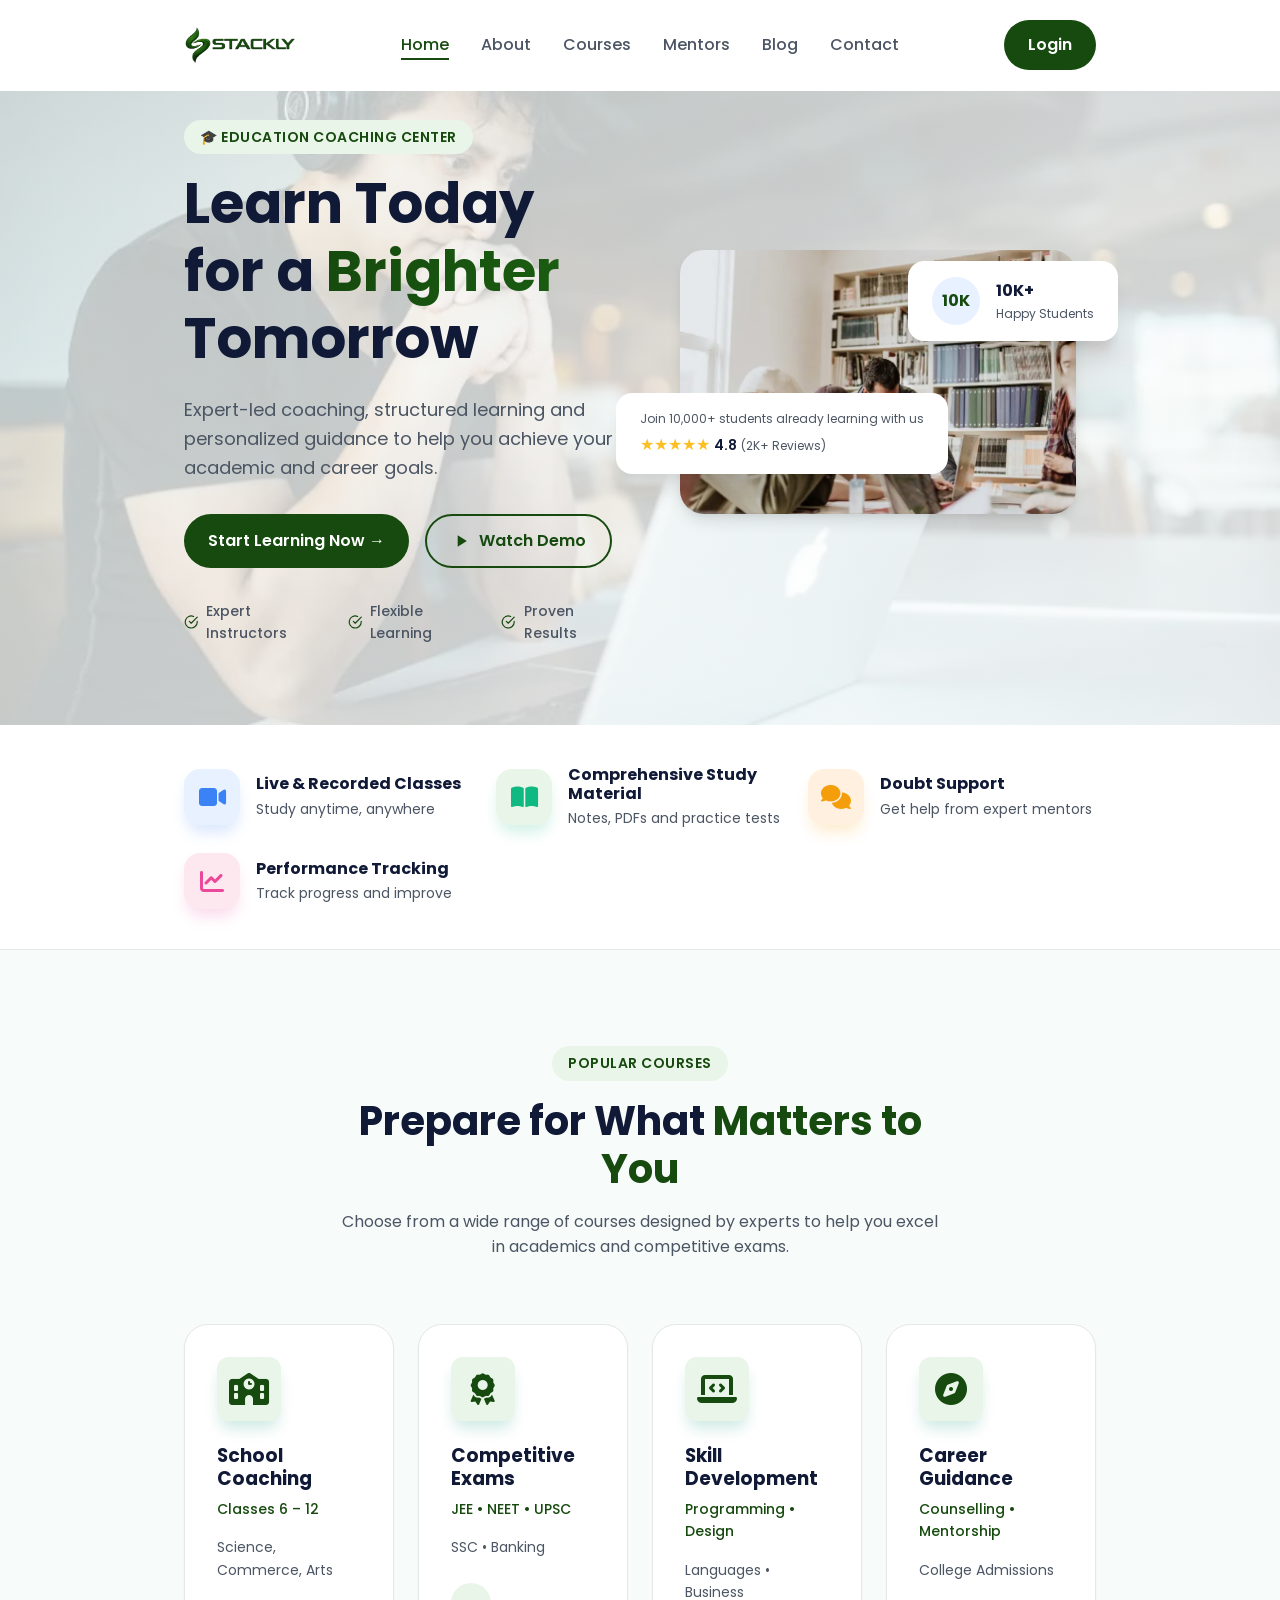
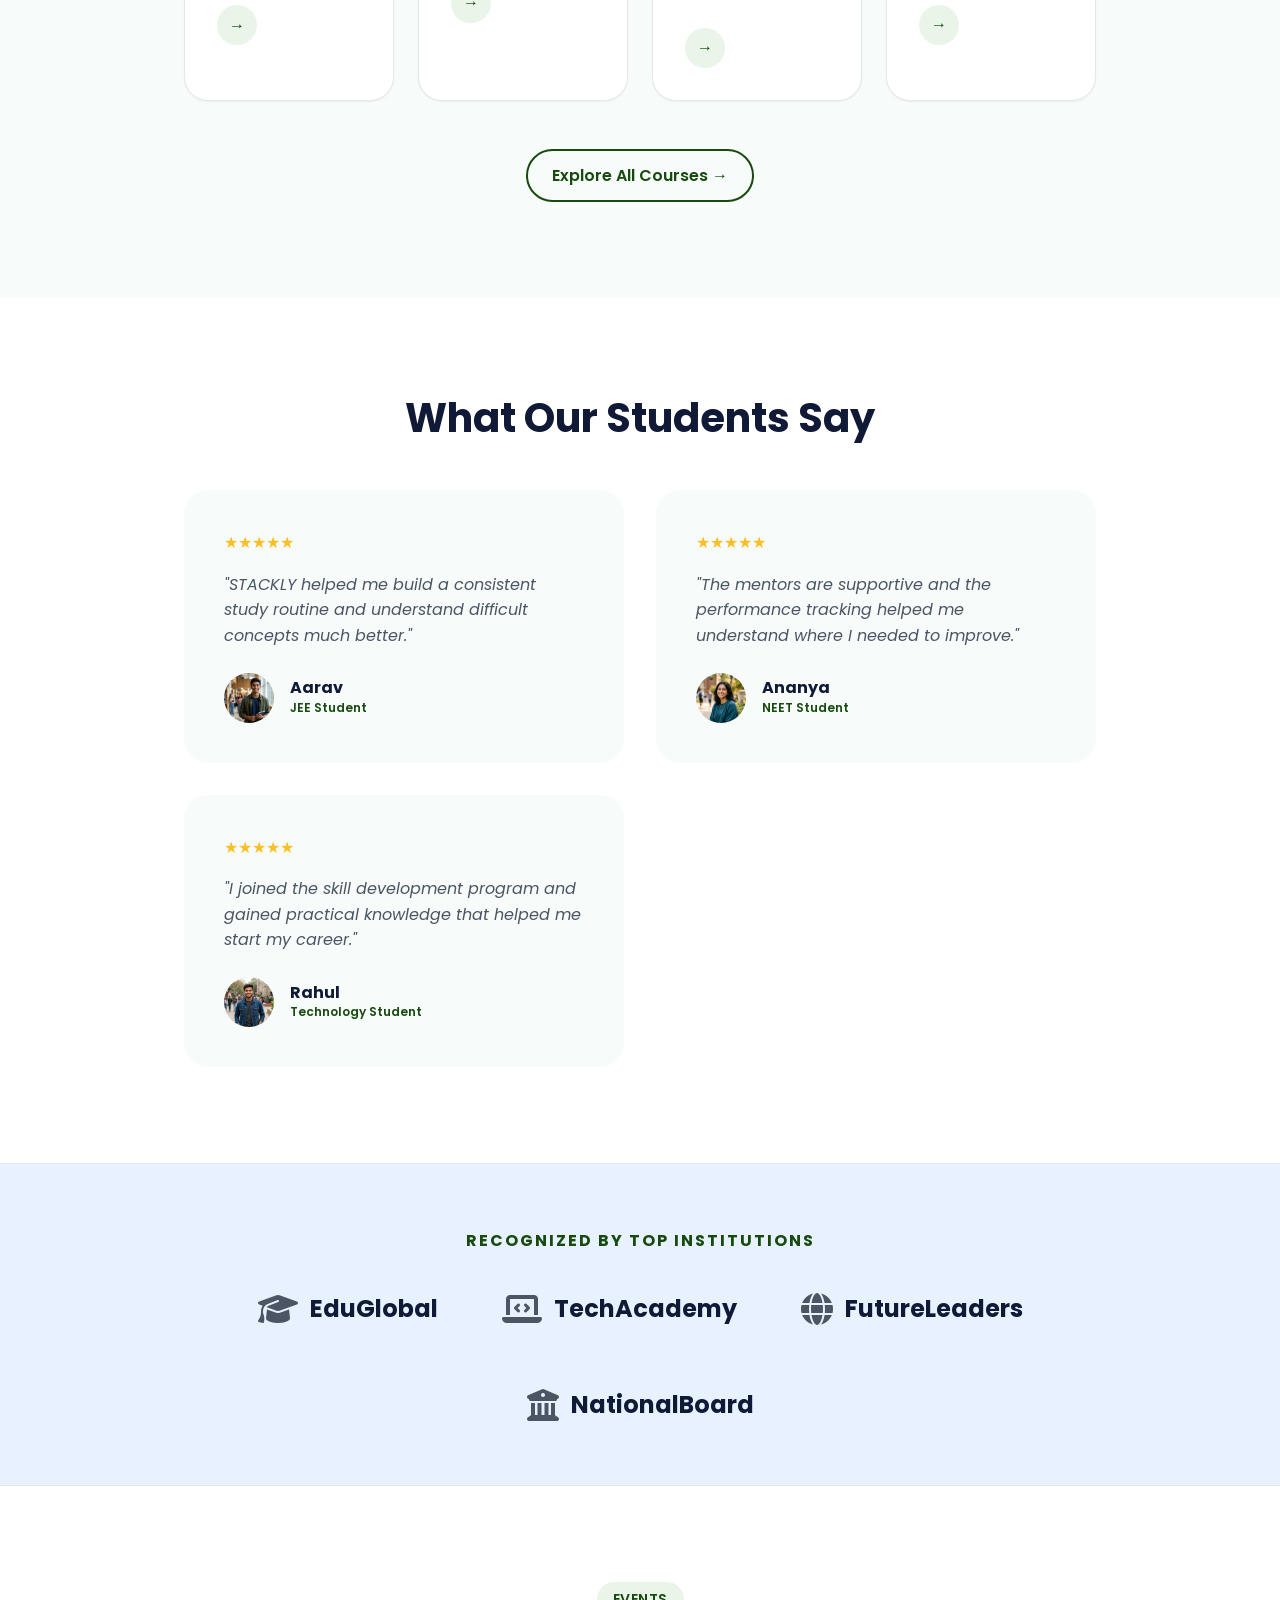
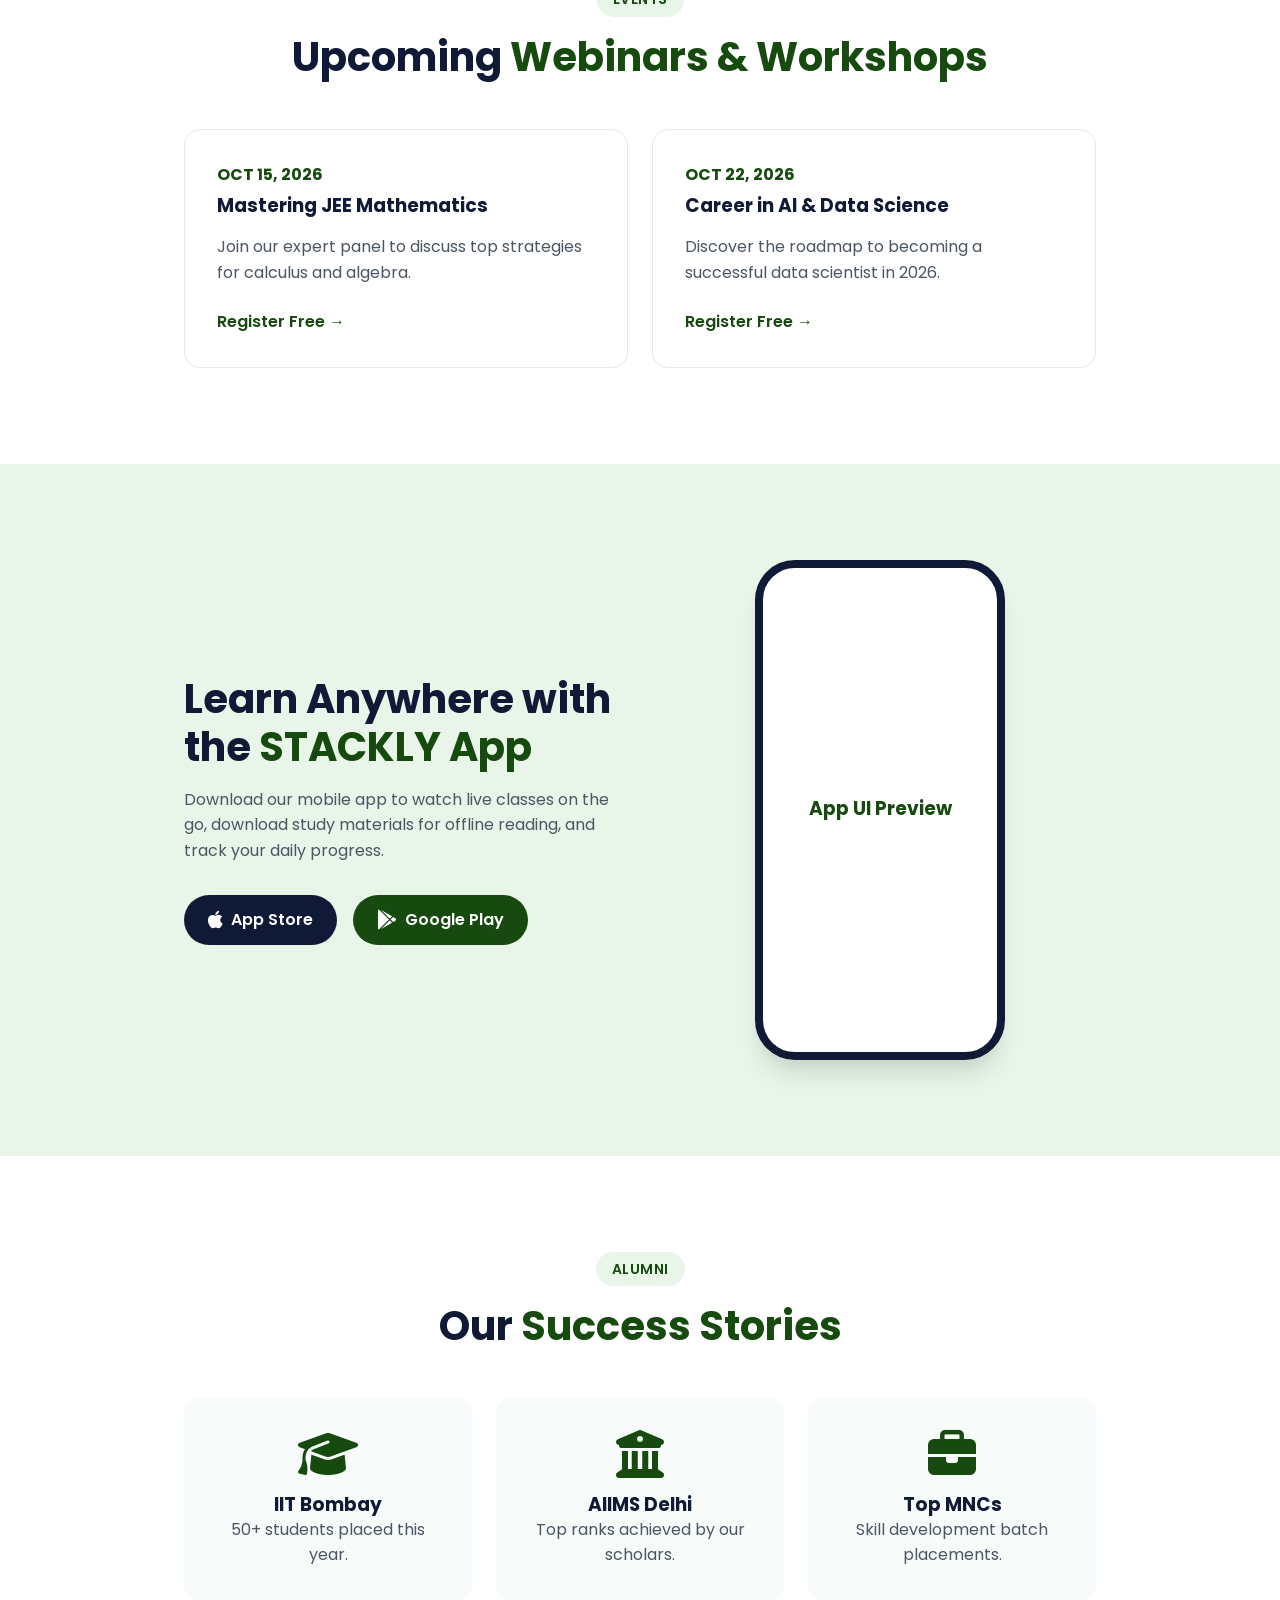
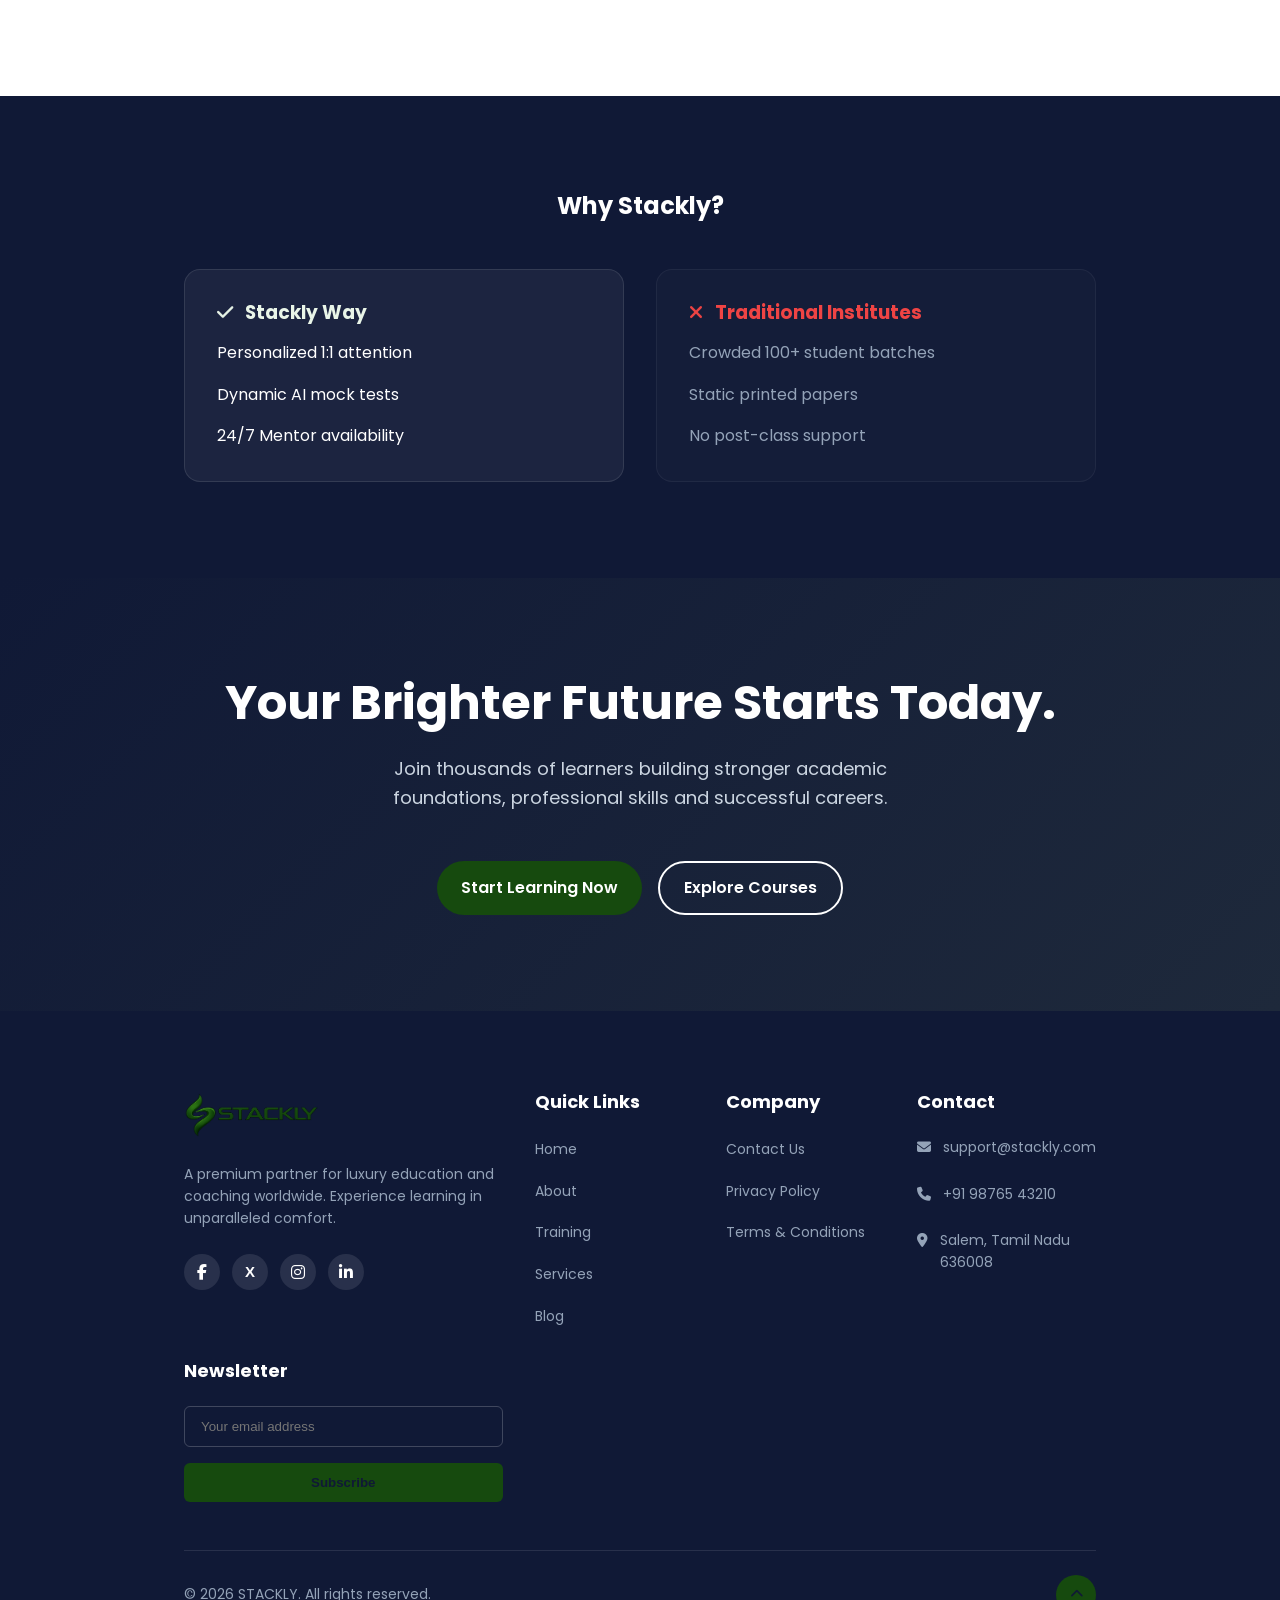
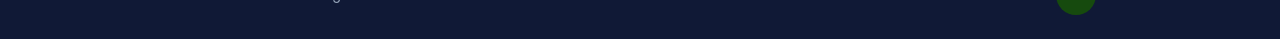
==== commit 0c95e200: "Add files via upload" ====
--- a/index.html
+++ b/index.html
@@ -412,7 +412,7 @@
                     <h4 style="font-size: 1.125rem; margin-bottom: 24px; color: var(--white);">Newsletter</h4>
                     <form action="#" style="display: flex; flex-direction: column; gap: 16px;">
                         <input type="email" placeholder="Your email address" style="background: transparent; border: 1px solid rgba(255,255,255,0.2); padding: 12px 16px; border-radius: 6px; color: var(--white); width: 100%; outline: none;" onfocus="this.style.borderColor='var(--primary)'" onblur="this.style.borderColor='rgba(255,255,255,0.2)'">
-                        <button type="submit" style="background: var(--primary); color: var(--dark); border: none; padding: 12px 16px; border-radius: 6px; font-weight: 700; cursor: pointer; transition: all 0.3s ease;" onmouseover="this.style.transform='translateY(-2px)'; this.style.boxShadow='0 4px 12px rgba(0,143,114,0.3)'" onmouseout="this.style.transform='translateY(0)'; this.style.boxShadow='none'">Subscribe</button>
+                        <button type="button" onclick="window.location.href='404.html'" style="background: var(--primary); color: var(--dark); border: none; padding: 12px 16px; border-radius: 6px; font-weight: 700; cursor: pointer; transition: all 0.3s ease;" onmouseover="this.style.transform='translateY(-2px)'; this.style.boxShadow='0 4px 12px rgba(0,143,114,0.3)'" onmouseout="this.style.transform='translateY(0)'; this.style.boxShadow='none'">Subscribe</button>
                     </form>
                 </div>
             </div>
--- a/css/animations.css
+++ b/css/animations.css
@@ -55,7 +55,7 @@
   left: 0;
   width: 100%;
   height: 100%;
-  background-color: var(--white);
+  background-color: #ffffff;
   z-index: 9999;
   display: flex;
   flex-direction: column;
@@ -75,7 +75,7 @@
 .preloader-brand {
   font-size: 2.5rem;
   font-weight: 800;
-  color: var(--dark);
+  color: #ffffff;
   margin-bottom: 16px;
   animation: pulse 2s infinite;
 }
@@ -149,3 +149,10 @@
   50% { transform: translateY(-8px) rotateX(8deg) rotateY(12deg); }
   100% { transform: translateY(0) rotateX(0deg) rotateY(0deg); }
 }
+
+
+/* Mobile responsive fixes for preloader */
+@media (max-width: 768px) {
+  #preloader .preloader-brand img { height: auto !important; width: 100% !important; max-width: 250px !important; }
+  #preloader .preloader-text { font-size: 0.75rem !important; letter-spacing: 1px !important; text-align: center; padding: 0 16px; }
+}
